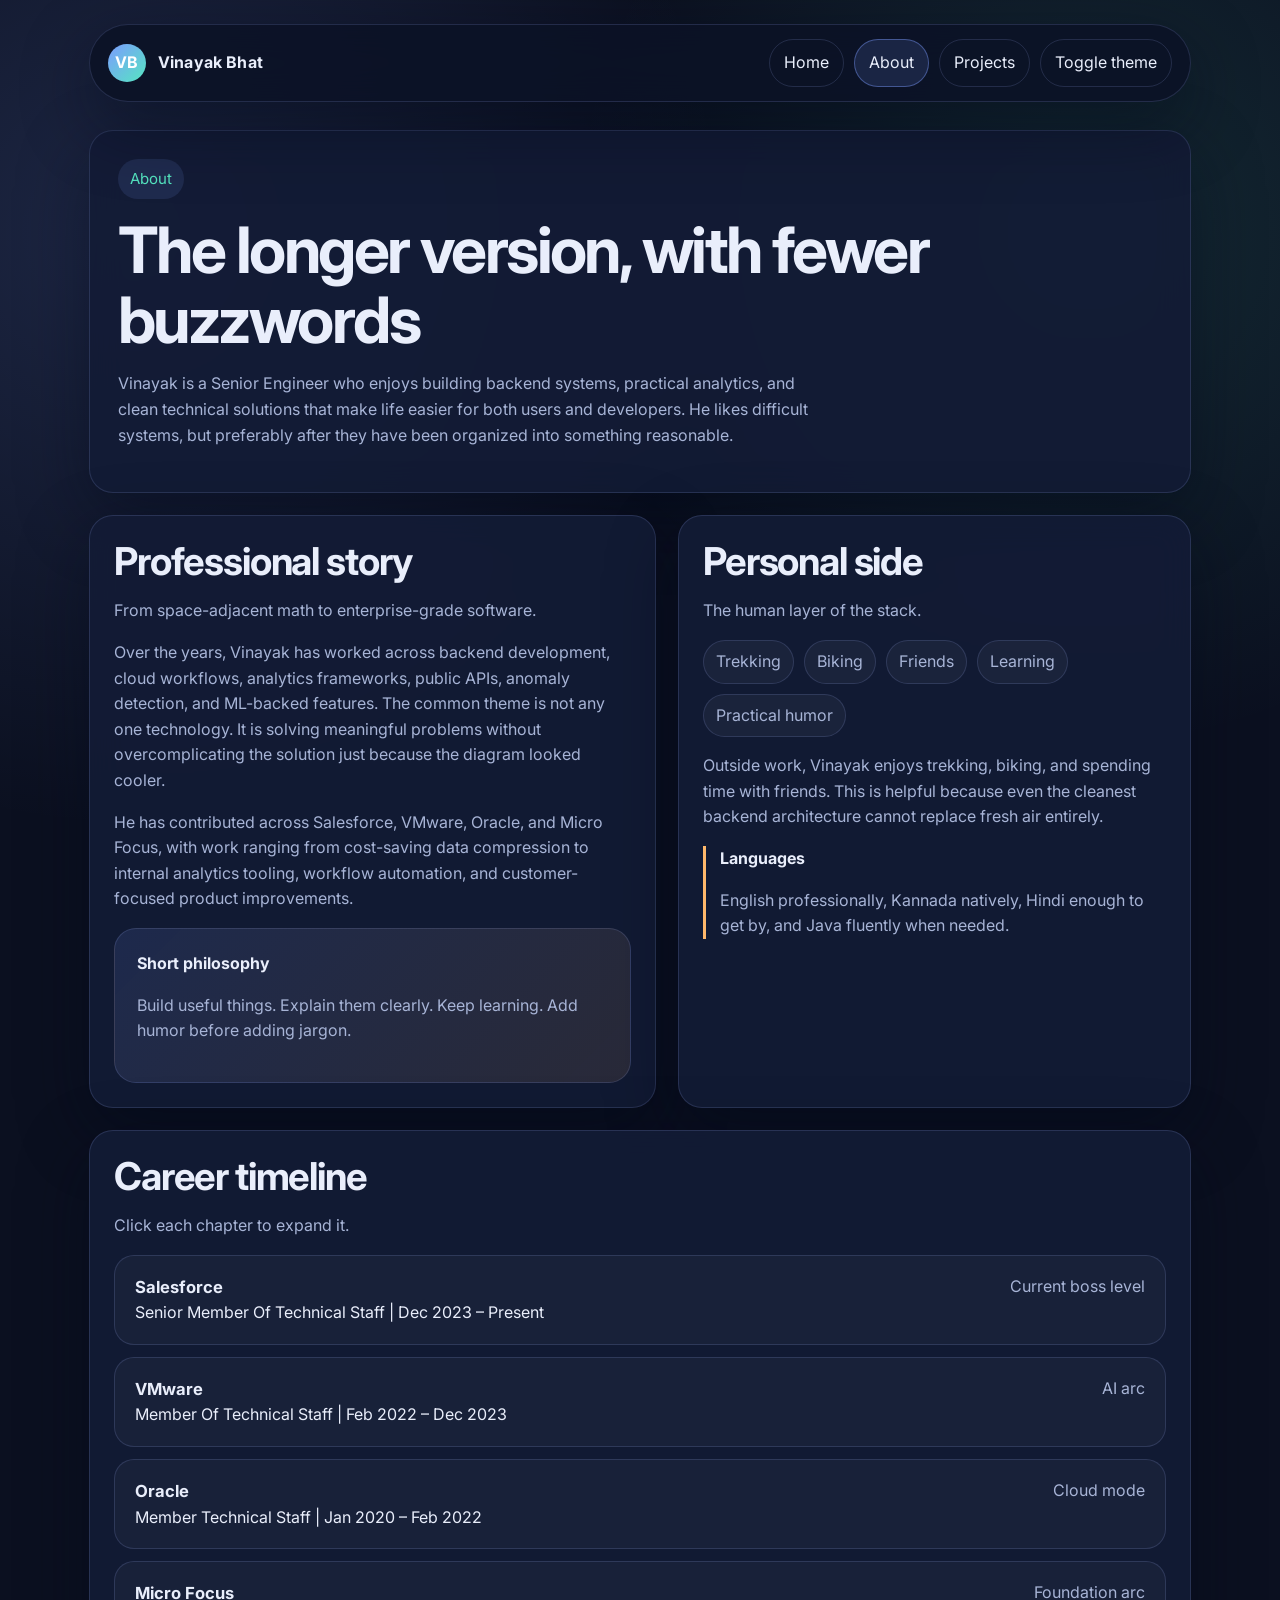
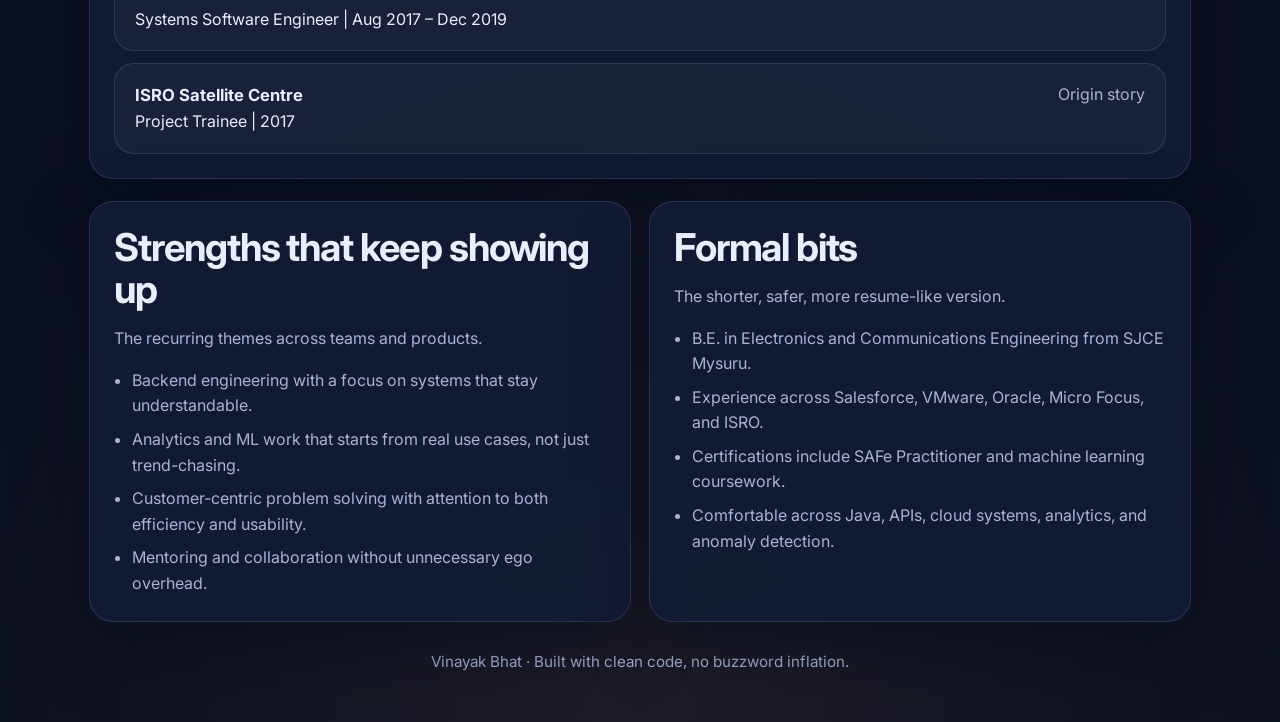
==== about.html @ 4f8882e3 "Initial Changes" ====
<!DOCTYPE html>
<html lang="en">
<head>
  <meta charset="UTF-8">
  <meta name="viewport" content="width=device-width, initial-scale=1.0">
  <title>Vinayak Bhat | About</title>
  <meta
    name="description"
    content="About Vinayak Bhat — career journey, engineering approach, and a less corporate version of the story."
  >
  <link rel="preconnect" href="https://fonts.googleapis.com">
  <link rel="preconnect" href="https://fonts.gstatic.com" crossorigin>
  <link href="https://fonts.googleapis.com/css2?family=Inter:wght@400;500;600;700;800&display=swap" rel="stylesheet">
  <link rel="stylesheet" href="styles.css">
</head>
<body>
  <div class="container">
    <header class="nav glass">
      <div class="brand">
        <div class="brand-badge">VB</div>
        <span>Vinayak Bhat</span>
      </div>
      <nav class="nav-links" aria-label="Primary">
        <a class="nav-link" href="index.html">Home</a>
        <a class="nav-link active" href="about.html">About</a>
        <a class="nav-link" href="projects.html">Projects</a>
        <button class="theme-toggle" type="button" data-theme-toggle>Toggle theme</button>
      </nav>
    </header>

    <main>
      <section class="card page-hero section">
        <div class="eyebrow">About</div>
        <h1>The longer version, with fewer buzzwords</h1>
        <p class="lead">
          Vinayak is a Senior Engineer who enjoys building backend systems, practical analytics, and clean technical solutions
          that make life easier for both users and developers. He likes difficult systems, but preferably after they have
          been organized into something reasonable.
        </p>
      </section>

      <section class="split section">
        <article class="card">
          <h2>Professional story</h2>
          <p class="lead">From space-adjacent math to enterprise-grade software.</p>
          <p>
            Over the years, Vinayak has worked across backend development, cloud workflows, analytics frameworks,
            public APIs, anomaly detection, and ML-backed features. The common theme is not any one technology.
            It is solving meaningful problems without overcomplicating the solution just because the diagram looked cooler.
          </p>
          <p>
            He has contributed across Salesforce, VMware, Oracle, and Micro Focus, with work ranging from cost-saving data
            compression to internal analytics tooling, workflow automation, and customer-focused product improvements.
          </p>
          <div class="callout" style="margin-top: 16px;">
            <strong>Short philosophy</strong>
            <p>Build useful things. Explain them clearly. Keep learning. Add humor before adding jargon.</p>
          </div>
        </article>

        <article class="card">
          <h2>Personal side</h2>
          <p class="lead">The human layer of the stack.</p>
          <div class="pill-row">
            <span class="pill">Trekking</span>
            <span class="pill">Biking</span>
            <span class="pill">Friends</span>
            <span class="pill">Learning</span>
            <span class="pill">Practical humor</span>
          </div>
          <p style="margin-top: 16px;">
            Outside work, Vinayak enjoys trekking, biking, and spending time with friends.
            This is helpful because even the cleanest backend architecture cannot replace fresh air entirely.
          </p>
          <div class="quote-box" style="margin-top: 16px;">
            <strong>Languages</strong>
            <p>English professionally, Kannada natively, Hindi enough to get by, and Java fluently when needed.</p>
          </div>
        </article>
      </section>

      <section class="card section">
        <h2>Career timeline</h2>
        <p class="lead">Click each chapter to expand it.</p>
        <div class="timeline">
          <div class="timeline-item" tabindex="0" role="button" aria-expanded="false">
            <div class="timeline-head">
              <div>
                <strong>Salesforce</strong>
                <span>Senior Member Of Technical Staff | Dec 2023 &ndash; Present</span>
              </div>
              <span class="muted">Current boss level</span>
            </div>
            <div class="timeline-detail">
              Led record compression work that reduced storage consumption by 70 percent, built internal analytics tooling,
              and designed graph-based storage patterns. Less storage. More insight. Fewer headaches.
            </div>
          </div>
          <div class="timeline-item" tabindex="0" role="button" aria-expanded="false">
            <div class="timeline-head">
              <div>
                <strong>VMware</strong>
                <span>Member Of Technical Staff | Feb 2022 &ndash; Dec 2023</span>
              </div>
              <span class="muted">AI arc</span>
            </div>
            <div class="timeline-detail">
              Worked on guided network troubleshooting, public APIs, anomaly detection research, ML-backed backend features,
              and mentoring new developers. A healthy mix of engineering and serious signal-hunting.
            </div>
          </div>
          <div class="timeline-item" tabindex="0" role="button" aria-expanded="false">
            <div class="timeline-head">
              <div>
                <strong>Oracle</strong>
                <span>Member Technical Staff | Jan 2020 &ndash; Feb 2022</span>
              </div>
              <span class="muted">Cloud mode</span>
            </div>
            <div class="timeline-detail">
              Built DBaaS workflows, reporting systems, backup automation, and security-related platform improvements.
              Strong cloud and service-design groundwork happened here.
            </div>
          </div>
          <div class="timeline-item" tabindex="0" role="button" aria-expanded="false">
            <div class="timeline-head">
              <div>
                <strong>Micro Focus</strong>
                <span>Systems Software Engineer | Aug 2017 &ndash; Dec 2019</span>
              </div>
              <span class="muted">Foundation arc</span>
            </div>
            <div class="timeline-detail">
              Built APIs, ETL jobs, analytics framework pieces, and automation while improving security and customer experience
              for backup and recovery products.
            </div>
          </div>
          <div class="timeline-item" tabindex="0" role="button" aria-expanded="false">
            <div class="timeline-head">
              <div>
                <strong>ISRO Satellite Centre</strong>
                <span>Project Trainee | 2017</span>
              </div>
              <span class="muted">Origin story</span>
            </div>
            <div class="timeline-detail">
              Modeled cyclones and tornadoes for satellite-related testing using MATLAB. Not everyone gets to say,
              "I warmed up with space-adjacent problems."
            </div>
          </div>
        </div>
      </section>

      <section class="grid grid-2 section">
        <article class="card">
          <h2>Strengths that keep showing up</h2>
          <p class="lead">The recurring themes across teams and products.</p>
          <ul class="list">
            <li>Backend engineering with a focus on systems that stay understandable.</li>
            <li>Analytics and ML work that starts from real use cases, not just trend-chasing.</li>
            <li>Customer-centric problem solving with attention to both efficiency and usability.</li>
            <li>Mentoring and collaboration without unnecessary ego overhead.</li>
          </ul>
        </article>
        <article class="card">
          <h2>Formal bits</h2>
          <p class="lead">The shorter, safer, more resume-like version.</p>
          <ul class="list">
            <li>B.E. in Electronics and Communications Engineering from SJCE Mysuru.</li>
            <li>Experience across Salesforce, VMware, Oracle, Micro Focus, and ISRO.</li>
            <li>Certifications include SAFe Practitioner and machine learning coursework.</li>
            <li>Comfortable across Java, APIs, cloud systems, analytics, and anomaly detection.</li>
          </ul>
        </article>
      </section>
    </main>

    <footer class="footer">
      Vinayak Bhat &middot; Built with clean code, no buzzword inflation.
    </footer>
  </div>

  <script src="app.js"></script>
</body>
</html>
---- styles.css ----
:root {
  --bg: #0b1020;
  --bg-soft: rgba(12, 18, 38, 0.9);
  --surface: rgba(19, 28, 54, 0.92);
  --surface-2: rgba(16, 24, 47, 0.96);
  --text: #e9eefb;
  --muted: #a7b4d6;
  --accent: #7c9cff;
  --accent-2: #55e6c1;
  --accent-3: #ffb86b;
  --border: rgba(159, 178, 255, 0.16);
  --shadow: 0 24px 70px rgba(2, 8, 24, 0.45);
  --radius: 24px;
  --max-width: 1150px;
}

body.light {
  --bg: #f6f8ff;
  --bg-soft: rgba(255, 255, 255, 0.86);
  --surface: rgba(255, 255, 255, 0.95);
  --surface-2: rgba(255, 255, 255, 1);
  --text: #0e1730;
  --muted: #55617f;
  --accent: #2f59ff;
  --accent-2: #008a67;
  --accent-3: #b66800;
  --border: rgba(47, 78, 186, 0.12);
  --shadow: 0 20px 56px rgba(27, 46, 94, 0.12);
}

* { box-sizing: border-box; }
html { scroll-behavior: smooth; }

body {
  margin: 0;
  font-family: Inter, ui-sans-serif, system-ui, -apple-system, BlinkMacSystemFont, "Segoe UI", sans-serif;
  color: var(--text);
  background:
    radial-gradient(circle at 10% 10%, rgba(124, 156, 255, 0.16), transparent 25%),
    radial-gradient(circle at 85% 10%, rgba(85, 230, 193, 0.12), transparent 22%),
    radial-gradient(circle at 50% 100%, rgba(255, 184, 107, 0.08), transparent 30%),
    var(--bg);
  min-height: 100vh;
  line-height: 1.6;
}

a { color: inherit; text-decoration: none; }
button, input, textarea, select { font: inherit; }

/* ---- Layout ---- */

.container {
  width: min(100%, var(--max-width));
  margin: 0 auto;
  padding: 24px;
}

.section { margin-bottom: 22px; }

.grid   { display: grid; gap: 18px; }
.grid-2 { grid-template-columns: repeat(2, minmax(0, 1fr)); }
.grid-3 { grid-template-columns: repeat(3, minmax(0, 1fr)); }

.split {
  display: grid;
  grid-template-columns: 1.05fr 0.95fr;
  gap: 22px;
}

/* ---- Glass & Card ---- */

.glass,
.card {
  border: 1px solid var(--border);
  box-shadow: var(--shadow);
  backdrop-filter: blur(16px);
}

.glass { background: var(--bg-soft); }

.card {
  background: var(--surface);
  border-radius: var(--radius);
  padding: 24px;
}

/* ---- Navigation ---- */

.nav {
  position: sticky;
  top: 16px;
  z-index: 30;
  display: flex;
  align-items: center;
  justify-content: space-between;
  gap: 16px;
  padding: 14px 18px;
  border-radius: 999px;
  margin-bottom: 28px;
}

.brand {
  display: flex;
  align-items: center;
  gap: 12px;
  font-weight: 700;
  letter-spacing: 0.01em;
}

.brand-badge {
  width: 38px;
  height: 38px;
  display: grid;
  place-items: center;
  border-radius: 50%;
  color: #fff;
  background: linear-gradient(135deg, var(--accent), var(--accent-2));
}

.nav-links {
  display: flex;
  flex-wrap: wrap;
  justify-content: flex-end;
  gap: 10px;
}

/* ---- Buttons, Chips, Pills ---- */

.nav-link,
.button,
.chip,
.theme-toggle {
  border: 1px solid var(--border);
  border-radius: 999px;
  padding: 10px 14px;
  background: transparent;
  color: var(--text);
  cursor: pointer;
  transition: transform 0.18s ease, border-color 0.18s ease, background 0.18s ease;
}

.nav-link:hover,
.button:hover,
.chip:hover,
.theme-toggle:hover {
  transform: translateY(-1px);
  border-color: rgba(124, 156, 255, 0.42);
  background: rgba(124, 156, 255, 0.08);
}

.nav-link.active,
.chip.active {
  background: rgba(124, 156, 255, 0.14);
  border-color: rgba(124, 156, 255, 0.42);
}

.button.primary {
  color: #fff;
  border-color: transparent;
  background: linear-gradient(135deg, var(--accent), #5f7cff);
}

.button.secondary {
  background: rgba(255, 255, 255, 0.03);
}

.pill-row,
.tags,
.chips,
.hero-actions {
  display: flex;
  flex-wrap: wrap;
  gap: 10px;
}

.chips { margin-bottom: 16px; }

.pill,
.tag {
  display: inline-flex;
  align-items: center;
  border: 1px solid var(--border);
  border-radius: 999px;
  padding: 8px 12px;
  color: var(--muted);
  background: rgba(255, 255, 255, 0.04);
}

/* ---- Typography ---- */

h1, h2, h3 { margin: 0; line-height: 1.1; }
h1 { font-size: clamp(2.5rem, 5vw, 4.6rem); letter-spacing: -0.04em; }
h2 { font-size: clamp(1.65rem, 3vw, 2.4rem); letter-spacing: -0.03em; }

.lead, .muted, .card p { color: var(--muted); }

.eyebrow {
  display: inline-flex;
  align-items: center;
  gap: 8px;
  border-radius: 999px;
  padding: 8px 12px;
  margin-bottom: 16px;
  background: rgba(124, 156, 255, 0.12);
  color: var(--accent-2);
  font-size: 0.94rem;
}

/* ---- Hero (Home) ---- */

.hero {
  display: grid;
  grid-template-columns: 1.15fr 0.85fr;
  gap: 22px;
  margin-bottom: 22px;
}

.hero-copy {
  padding: 30px;
  border-radius: var(--radius);
}

.hero-copy p {
  font-size: 1.05rem;
  max-width: 60ch;
}

.rotating-line {
  min-height: 58px;
  margin-top: 18px;
  padding-left: 14px;
  border-left: 3px solid var(--accent-3);
  color: var(--text);
}

.hero-actions {
  margin-top: 22px;
}

.hero-side {
  display: grid;
  gap: 16px;
}

.status-box {
  border-radius: var(--radius);
  padding: 24px;
}

.status-title {
  font-size: 2rem;
  letter-spacing: -0.04em;
  margin-top: 8px;
}

.status-copy { min-height: 72px; }

/* ---- Stat Cards ---- */

.stat-card strong {
  display: block;
  font-size: 2.15rem;
  margin-bottom: 8px;
  letter-spacing: -0.04em;
}

/* ---- Feature / Mini / Project Cards ---- */

.feature-card,
.project-card,
.mini-card {
  display: flex;
  flex-direction: column;
  gap: 12px;
  border-radius: 22px;
  padding: 22px;
  background: var(--surface-2);
  border: 1px solid var(--border);
}

.feature-card p,
.project-card p,
.mini-card p {
  margin: 0;
}

.project-card .links {
  display: flex;
  flex-wrap: wrap;
  gap: 10px;
  margin-top: auto;
}

.project-card .button { width: fit-content; }

/* ---- Page Hero (About, Projects) ---- */

.page-hero { padding: 28px; }
.page-hero p { max-width: 70ch; }

/* ---- Timeline ---- */

.timeline { display: grid; gap: 12px; }

.timeline-item {
  border: 1px solid var(--border);
  border-radius: 20px;
  padding: 18px 20px;
  background: rgba(255, 255, 255, 0.03);
  cursor: pointer;
  transition: transform 0.18s ease, border-color 0.18s ease;
}

.timeline-item:hover {
  transform: translateY(-1px);
  border-color: rgba(124, 156, 255, 0.42);
}

.timeline-item:focus-visible {
  outline: none;
  border-color: rgba(124, 156, 255, 0.58);
  box-shadow: 0 0 0 3px rgba(124, 156, 255, 0.14);
}

.timeline-head {
  display: flex;
  align-items: flex-start;
  justify-content: space-between;
  gap: 14px;
}

.timeline-head strong {
  display: block;
  font-size: 1.04rem;
}

.timeline-detail {
  overflow: hidden;
  max-height: 0;
  margin-top: 0;
  color: var(--muted);
  transition: max-height 0.28s ease, margin-top 0.28s ease;
}

.timeline-item.open .timeline-detail {
  max-height: 240px;
  margin-top: 12px;
}

/* ---- Callout & Quote ---- */

.callout {
  border-radius: 22px;
  padding: 22px;
  background: linear-gradient(135deg, rgba(124, 156, 255, 0.12), rgba(255, 184, 107, 0.1));
  border: 1px solid var(--border);
}

.quote-box {
  border-left: 3px solid var(--accent-3);
  padding-left: 14px;
}

/* ---- Lists ---- */

.list {
  margin: 0;
  padding-left: 18px;
  color: var(--muted);
}

.list li + li { margin-top: 8px; }

/* ---- Utility ---- */

.hidden { display: none !important; }

/* ---- Footer ---- */

.footer {
  text-align: center;
  color: var(--muted);
  padding: 6px 0 24px;
  font-size: 0.95rem;
}

/* ---- Responsive ---- */

@media (max-width: 960px) {
  .hero,
  .grid-2,
  .grid-3,
  .split {
    grid-template-columns: 1fr;
  }

  .nav { border-radius: 28px; }
}

@media (max-width: 640px) {
  .container { padding: 16px; }
  .nav { position: static; }

  .hero-copy,
  .status-box,
  .page-hero,
  .card {
    padding: 20px;
  }

  .nav-links { justify-content: flex-start; }
}
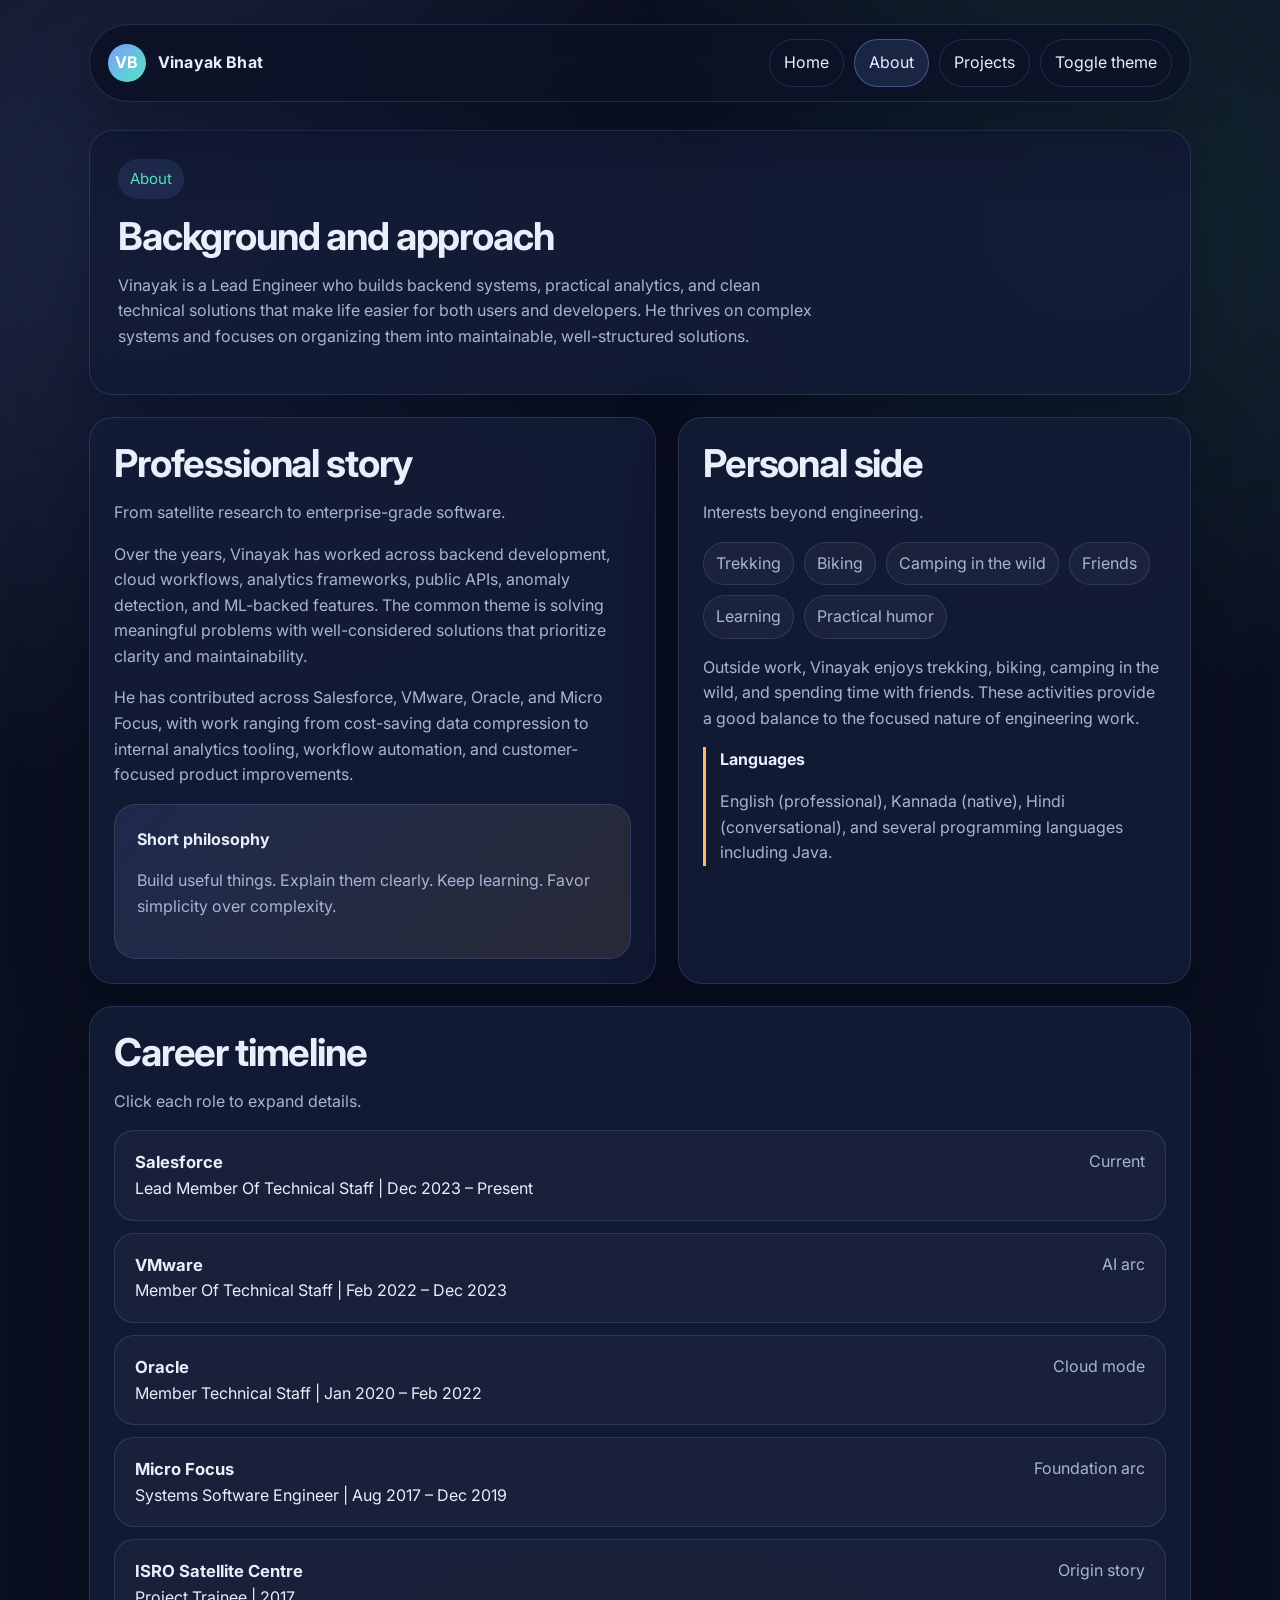
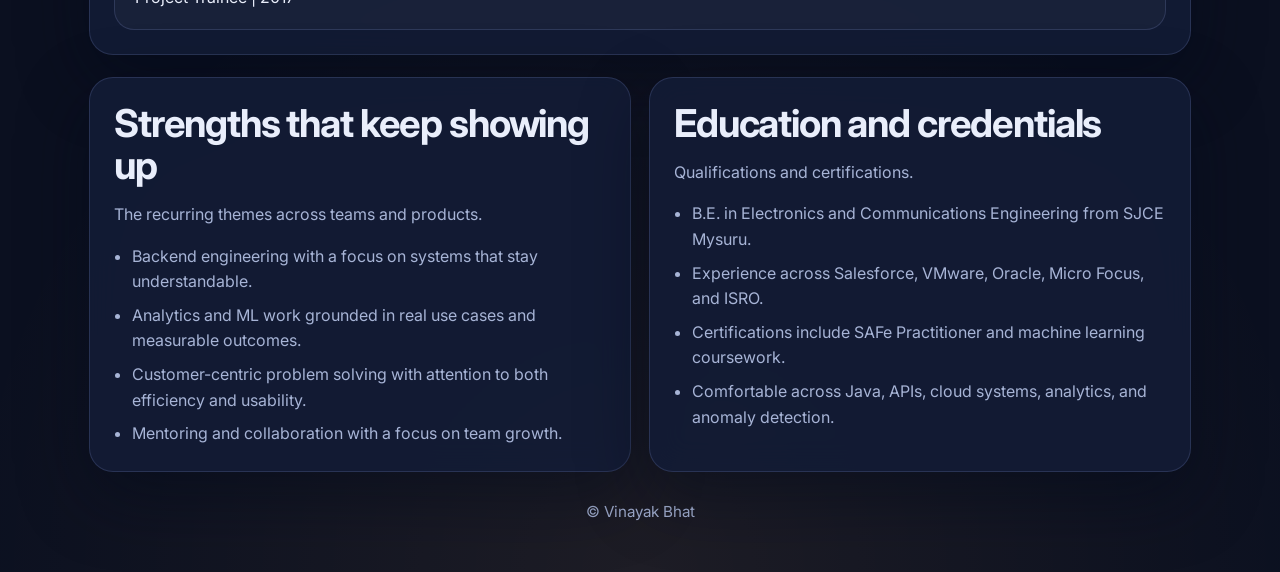
==== commit 06bfb83b: "Update the files with change in tone" ====
--- a/about.html
+++ b/about.html
@@ -6,7 +6,7 @@
   <title>Vinayak Bhat | About</title>
   <meta
     name="description"
-    content="About Vinayak Bhat — career journey, engineering approach, and a less corporate version of the story."
+    content="About Vinayak Bhat — career journey, engineering philosophy, and professional background."
   >
   <link rel="preconnect" href="https://fonts.googleapis.com">
   <link rel="preconnect" href="https://fonts.gstatic.com" crossorigin>
@@ -31,22 +31,22 @@
     <main>
       <section class="card page-hero section">
         <div class="eyebrow">About</div>
-        <h1>The longer version, with fewer buzzwords</h1>
+        <h2>Background and approach</h2>
         <p class="lead">
-          Vinayak is a Senior Engineer who enjoys building backend systems, practical analytics, and clean technical solutions
-          that make life easier for both users and developers. He likes difficult systems, but preferably after they have
-          been organized into something reasonable.
+          Vinayak is a Lead Engineer who builds backend systems, practical analytics, and clean technical solutions
+          that make life easier for both users and developers. He thrives on complex systems and focuses on
+          organizing them into maintainable, well-structured solutions.
         </p>
       </section>
 
       <section class="split section">
         <article class="card">
           <h2>Professional story</h2>
-          <p class="lead">From space-adjacent math to enterprise-grade software.</p>
+          <p class="lead">From satellite research to enterprise-grade software.</p>
           <p>
             Over the years, Vinayak has worked across backend development, cloud workflows, analytics frameworks,
-            public APIs, anomaly detection, and ML-backed features. The common theme is not any one technology.
-            It is solving meaningful problems without overcomplicating the solution just because the diagram looked cooler.
+            public APIs, anomaly detection, and ML-backed features. The common theme is solving meaningful problems
+            with well-considered solutions that prioritize clarity and maintainability.
           </p>
           <p>
             He has contributed across Salesforce, VMware, Oracle, and Micro Focus, with work ranging from cost-saving data
@@ -54,46 +54,47 @@
           </p>
           <div class="callout" style="margin-top: 16px;">
             <strong>Short philosophy</strong>
-            <p>Build useful things. Explain them clearly. Keep learning. Add humor before adding jargon.</p>
+            <p>Build useful things. Explain them clearly. Keep learning. Favor simplicity over complexity.</p>
           </div>
         </article>
 
         <article class="card">
           <h2>Personal side</h2>
-          <p class="lead">The human layer of the stack.</p>
+          <p class="lead">Interests beyond engineering.</p>
           <div class="pill-row">
             <span class="pill">Trekking</span>
             <span class="pill">Biking</span>
+            <span class="pill">Camping in the wild</span>
             <span class="pill">Friends</span>
             <span class="pill">Learning</span>
             <span class="pill">Practical humor</span>
           </div>
           <p style="margin-top: 16px;">
-            Outside work, Vinayak enjoys trekking, biking, and spending time with friends.
-            This is helpful because even the cleanest backend architecture cannot replace fresh air entirely.
+            Outside work, Vinayak enjoys trekking, biking, camping in the wild, and spending time with friends.
+            These activities provide a good balance to the focused nature of engineering work.
           </p>
           <div class="quote-box" style="margin-top: 16px;">
             <strong>Languages</strong>
-            <p>English professionally, Kannada natively, Hindi enough to get by, and Java fluently when needed.</p>
+            <p>English (professional), Kannada (native), Hindi (conversational), and several programming languages including Java.</p>
           </div>
         </article>
       </section>
 
       <section class="card section">
         <h2>Career timeline</h2>
-        <p class="lead">Click each chapter to expand it.</p>
+        <p class="lead">Click each role to expand details.</p>
         <div class="timeline">
           <div class="timeline-item" tabindex="0" role="button" aria-expanded="false">
             <div class="timeline-head">
               <div>
                 <strong>Salesforce</strong>
-                <span>Senior Member Of Technical Staff | Dec 2023 &ndash; Present</span>
+                <span>Lead Member Of Technical Staff | Dec 2023 &ndash; Present</span>
               </div>
-              <span class="muted">Current boss level</span>
+              <span class="muted">Current</span>
             </div>
             <div class="timeline-detail">
               Led record compression work that reduced storage consumption by 70 percent, built internal analytics tooling,
-              and designed graph-based storage patterns. Less storage. More insight. Fewer headaches.
+              and designed graph-based storage patterns for improved data management and observability.
             </div>
           </div>
           <div class="timeline-item" tabindex="0" role="button" aria-expanded="false">
@@ -106,7 +107,7 @@
             </div>
             <div class="timeline-detail">
               Worked on guided network troubleshooting, public APIs, anomaly detection research, ML-backed backend features,
-              and mentoring new developers. A healthy mix of engineering and serious signal-hunting.
+              and mentoring newer developers. Combined engineering depth with applied machine learning.
             </div>
           </div>
           <div class="timeline-item" tabindex="0" role="button" aria-expanded="false">
@@ -119,7 +120,7 @@
             </div>
             <div class="timeline-detail">
               Built DBaaS workflows, reporting systems, backup automation, and security-related platform improvements.
-              Strong cloud and service-design groundwork happened here.
+              Established strong foundations in cloud architecture and service design.
             </div>
           </div>
           <div class="timeline-item" tabindex="0" role="button" aria-expanded="false">
@@ -144,8 +145,8 @@
               <span class="muted">Origin story</span>
             </div>
             <div class="timeline-detail">
-              Modeled cyclones and tornadoes for satellite-related testing using MATLAB. Not everyone gets to say,
-              "I warmed up with space-adjacent problems."
+              Modeled cyclones and tornadoes for satellite-related testing using MATLAB.
+              An early exposure to computational problem solving at a national research level.
             </div>
           </div>
         </div>
@@ -157,14 +158,14 @@
           <p class="lead">The recurring themes across teams and products.</p>
           <ul class="list">
             <li>Backend engineering with a focus on systems that stay understandable.</li>
-            <li>Analytics and ML work that starts from real use cases, not just trend-chasing.</li>
+            <li>Analytics and ML work grounded in real use cases and measurable outcomes.</li>
             <li>Customer-centric problem solving with attention to both efficiency and usability.</li>
-            <li>Mentoring and collaboration without unnecessary ego overhead.</li>
+            <li>Mentoring and collaboration with a focus on team growth.</li>
           </ul>
         </article>
         <article class="card">
-          <h2>Formal bits</h2>
-          <p class="lead">The shorter, safer, more resume-like version.</p>
+          <h2>Education and credentials</h2>
+          <p class="lead">Qualifications and certifications.</p>
           <ul class="list">
             <li>B.E. in Electronics and Communications Engineering from SJCE Mysuru.</li>
             <li>Experience across Salesforce, VMware, Oracle, Micro Focus, and ISRO.</li>
@@ -176,7 +177,7 @@
     </main>
 
     <footer class="footer">
-      Vinayak Bhat &middot; Built with clean code, no buzzword inflation.
+      &copy; Vinayak Bhat
     </footer>
   </div>
 
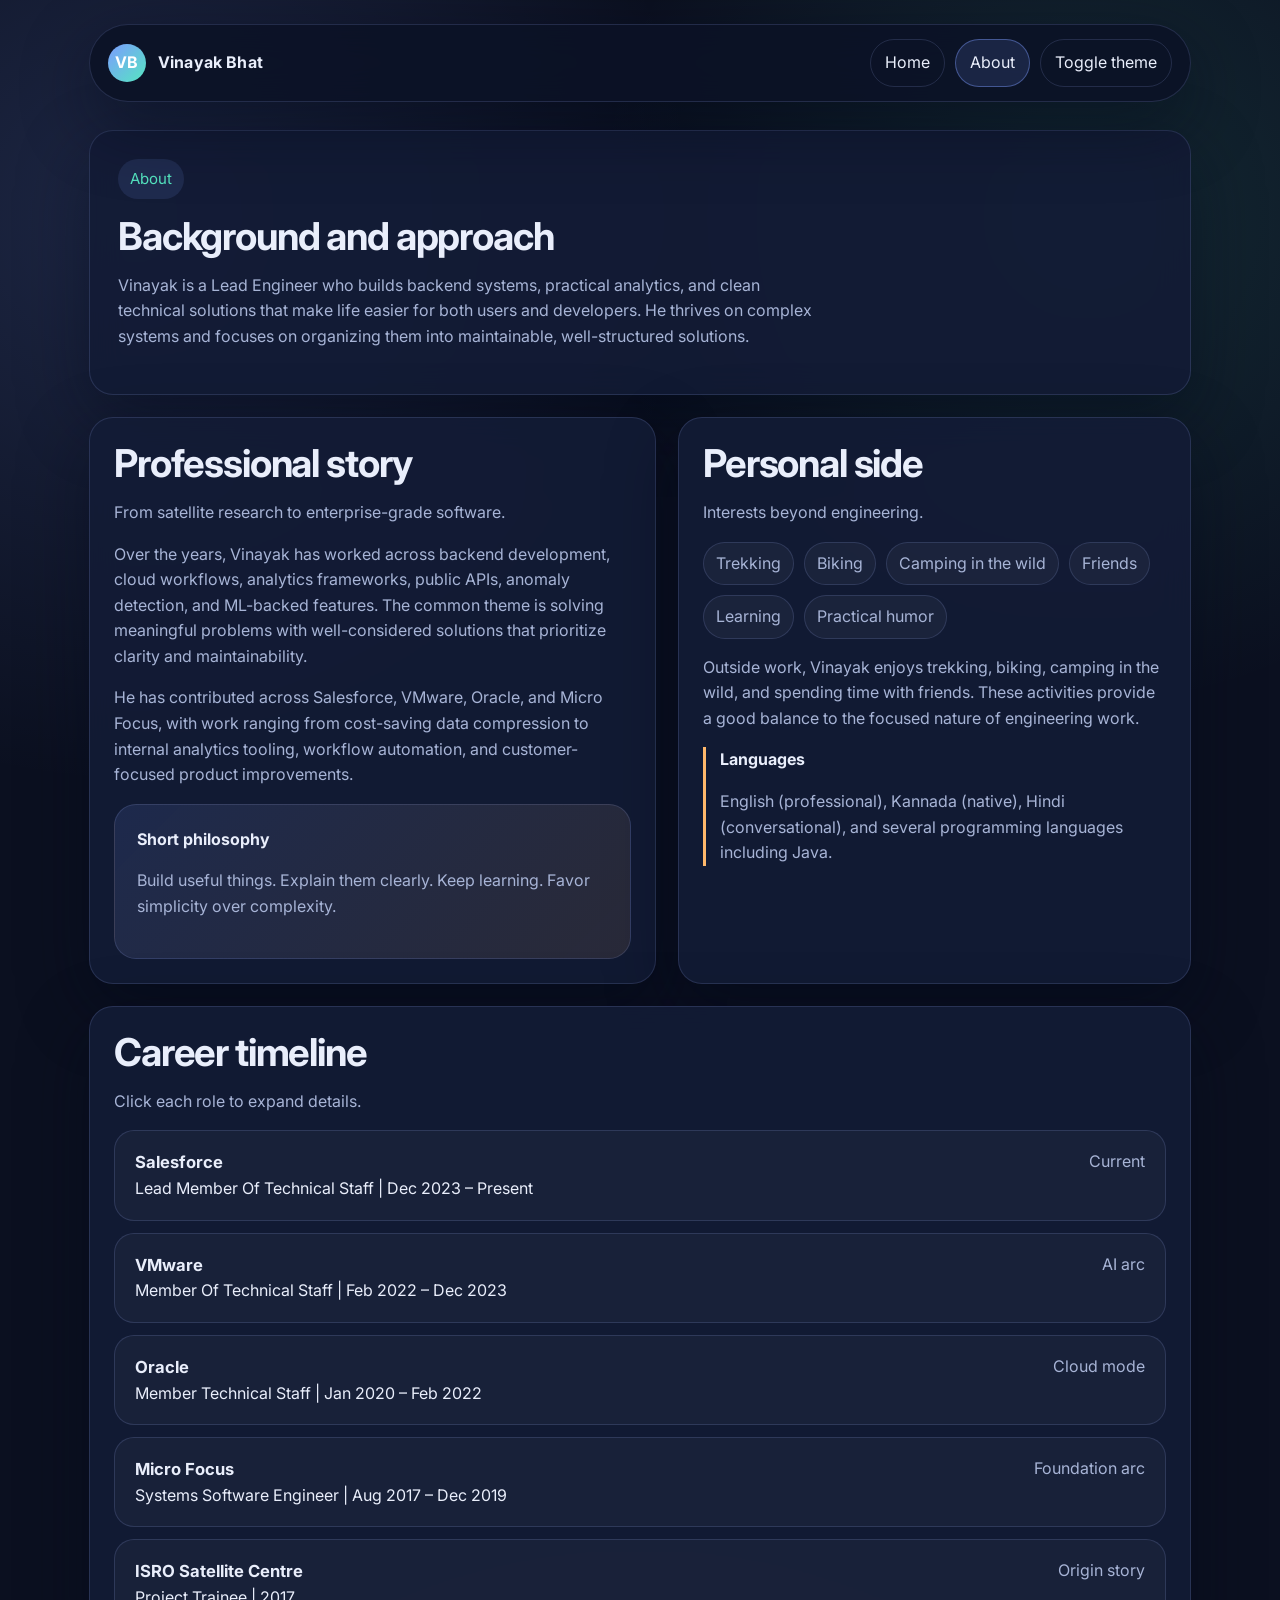
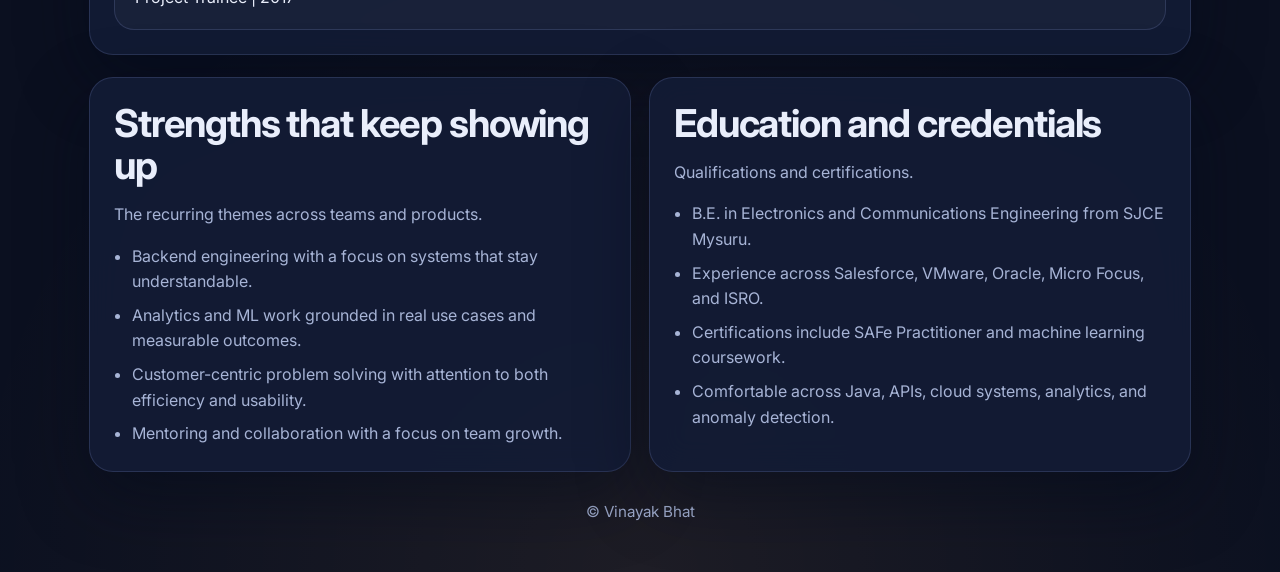
==== commit 281ff411: "Remove project section" ====
--- a/about.html
+++ b/about.html
@@ -23,7 +23,6 @@
       <nav class="nav-links" aria-label="Primary">
         <a class="nav-link" href="index.html">Home</a>
         <a class="nav-link active" href="about.html">About</a>
-        <a class="nav-link" href="projects.html">Projects</a>
         <button class="theme-toggle" type="button" data-theme-toggle>Toggle theme</button>
       </nav>
     </header>
